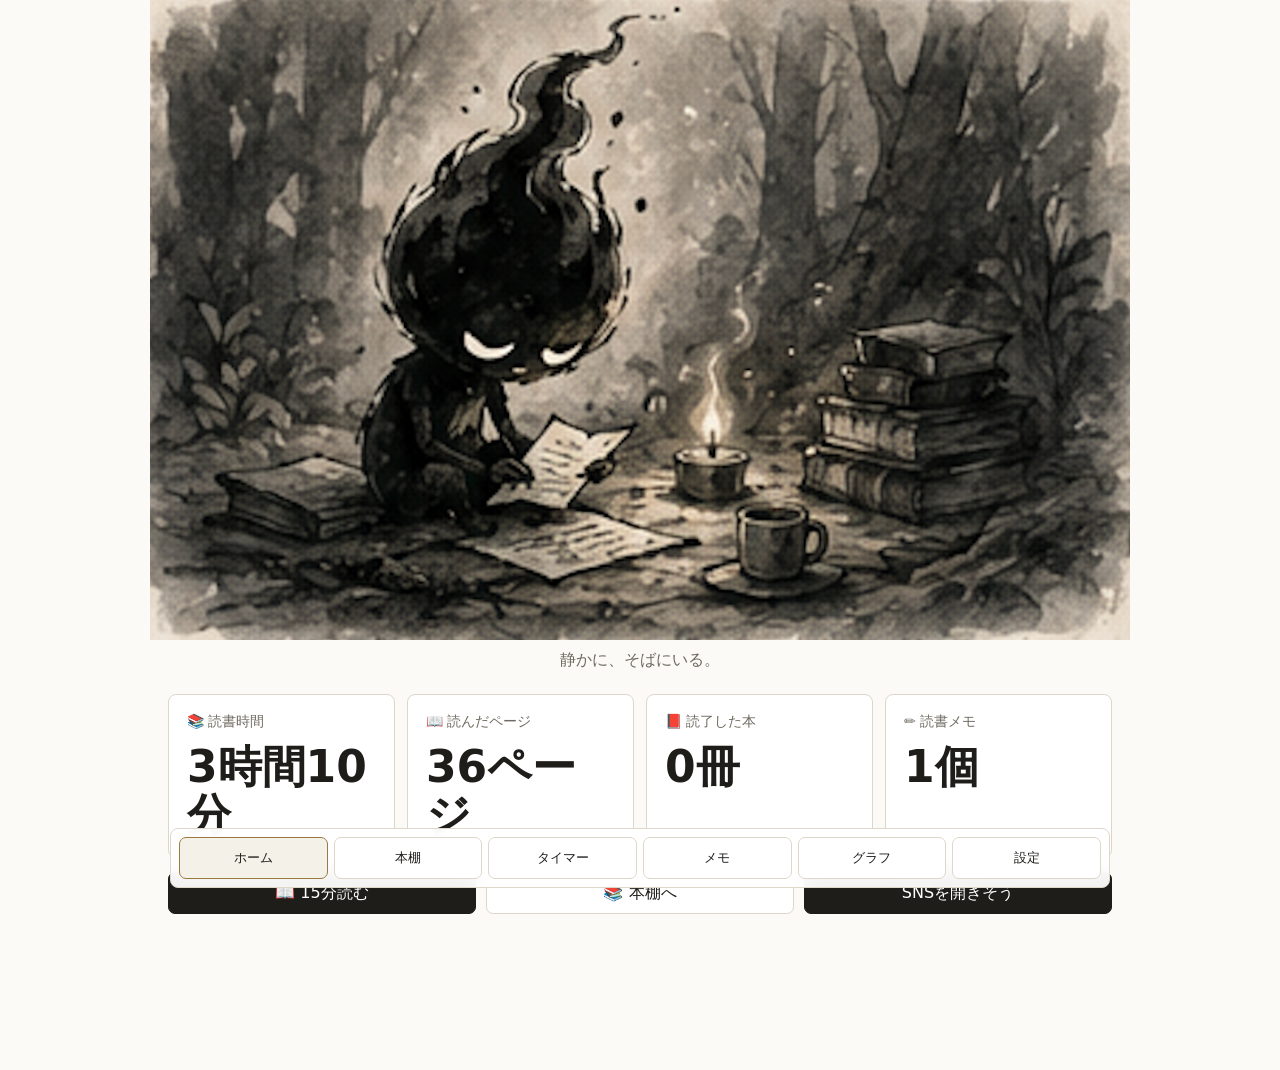
==== reading-gate/index.html @ 702fe630 "Use uploaded hero image file" ====
<!doctype html>
<html lang="ja">
  <head>
    <meta charset="utf-8" />
    <meta name="viewport" content="width=device-width, initial-scale=1" />
    <title>読書ゲート</title>
    <link rel="stylesheet" href="styles.css" />
  </head>
  <body>
    <main class="app-shell">
      <section class="yokai-stage" aria-label="妖怪INFJ">
        <img
          class="home-yokai-image"
          id="yokai"
          src="../reading-yokai-hero.jpg"
          alt="本を読んでいる妖怪INFJ"
        />
        <p id="yokai-message">静かに、そばにいる。</p>
      </section>

      <section class="screen active" id="home-screen" data-title="ホーム">
        <div class="metric-grid" id="home-metrics"></div>
        <div class="quick-row">
          <button class="primary" type="button" data-start-reading>📖 15分読む</button>
          <button type="button" data-nav="shelf">📚 本棚へ</button>
          <button class="gate-button" id="open-gate" type="button">SNSを開きそう</button>
        </div>
      </section>

      <section class="screen" id="shelf-screen" data-title="本棚">
        <form class="form-panel" id="book-form">
          <label>
            表紙画像URL
            <input id="cover-input" type="url" placeholder="空欄でもOK" />
          </label>
          <div class="form-grid">
            <label>
              タイトル
              <input id="title-input" required placeholder="読みたい本" />
            </label>
            <label>
              著者
              <input id="author-input" placeholder="著者名" />
            </label>
          </div>
          <div class="form-grid">
            <label>
              総ページ
              <input id="total-input" required type="number" min="1" value="300" />
            </label>
            <label>
              現在ページ
              <input id="current-input" type="number" min="0" value="0" />
            </label>
          </div>
          <button class="primary" type="submit">本を登録</button>
        </form>
        <div class="book-list" id="book-list"></div>
      </section>

      <section class="screen" id="timer-screen" data-title="読書タイマー">
        <div class="timer-card">
          <p class="timer-label" id="timer-label">読書中</p>
          <div class="timer-time" id="timer-time">15:00</div>
          <select id="timer-book"></select>
          <div class="timer-actions">
            <button class="primary" id="timer-start" type="button">開始</button>
            <button id="timer-finish" type="button">記録へ</button>
          </div>
        </div>
        <form class="form-panel hidden" id="session-form">
          <div class="form-grid">
            <label>
              開始ページ
              <input id="start-page-input" type="number" min="0" value="0" />
            </label>
            <label>
              終了ページ
              <input id="end-page-input" type="number" min="0" value="0" />
            </label>
          </div>
          <label>
            今日残したいこと
            <textarea id="memo-input" rows="4" placeholder="心に残ったことを少しだけ"></textarea>
          </label>
          <button class="primary" type="submit">保存する</button>
        </form>
      </section>

      <section class="screen" id="memos-screen" data-title="本ごとの読書メモ">
        <div class="book-tabs" id="memo-book-tabs"></div>
        <div class="memo-list" id="memo-list"></div>
      </section>

      <section class="screen" id="graphs-screen" data-title="グラフ">
        <div class="range-tabs" id="range-tabs">
          <button class="active" type="button" data-range="7">7日</button>
          <button type="button" data-range="30">30日</button>
          <button type="button" data-range="365">1年</button>
        </div>
        <section class="chart-panel">
          <h2>読書時間推移</h2>
          <div class="bar-chart" id="minutes-chart"></div>
        </section>
        <section class="chart-panel">
          <h2>読んだページ数</h2>
          <div class="bar-chart monthly" id="pages-chart"></div>
        </section>
      </section>

      <section class="screen" id="settings-screen" data-title="設定">
        <form class="form-panel" id="settings-form">
          <fieldset>
            <legend>ゲート対象アプリ</legend>
            <label class="check"><input type="checkbox" name="gateApp" value="X" /> X</label>
            <label class="check"><input type="checkbox" name="gateApp" value="Instagram" /> Instagram</label>
            <label class="check"><input type="checkbox" name="gateApp" value="YouTube" /> YouTube</label>
          </fieldset>
          <div class="form-grid">
            <label>
              読書時間
              <input id="reading-minutes" type="number" min="1" max="120" />
            </label>
            <label>
              SNS時間
              <input id="sns-minutes" type="number" min="1" max="60" />
            </label>
          </div>
          <label>
            目次だけ見る
            <input id="short-minutes" type="number" min="1" max="30" />
          </label>
          <button class="primary" type="submit">設定を保存</button>
        </form>
        <section class="form-panel export-panel" aria-label="データ書き出し">
          <h2>データ</h2>
          <div class="export-actions">
            <button type="button" id="export-backup">データをバックアップ</button>
            <button type="button" id="import-backup">バックアップを読み込む</button>
            <button type="button" id="export-notion">Notion用CSVで書き出す</button>
            <button type="button" id="export-evernote">Evernote用Markdownで書き出す</button>
          </div>
          <input class="hidden" id="import-backup-file" type="file" accept="application/json,.json" />
          <div class="export-status" id="export-status" aria-live="polite"></div>
        </section>
      </section>

      <nav class="bottom-nav" aria-label="画面切り替え">
        <button class="active" type="button" data-nav="home">ホーム</button>
        <button type="button" data-nav="shelf">本棚</button>
        <button type="button" data-nav="timer">タイマー</button>
        <button type="button" data-nav="memos">メモ</button>
        <button type="button" data-nav="graphs">グラフ</button>
        <button type="button" data-nav="settings">設定</button>
      </nav>
    </main>

    <dialog id="gate-dialog">
      <div class="dialog-yokai">
        <div class="yokai small pulling mood-gate" aria-label="袖を引く黒い火の妖怪">
          <div class="yokai-flame"></div>
          <div class="yokai-face" aria-hidden="true">
            <span class="eye left"></span>
            <span class="eye right"></span>
            <span class="mouth"></span>
          </div>
          <div class="yokai-hands"></div>
          <div class="yokai-feet"></div>
          <div class="yokai-dust"></div>
        </div>
      </div>
      <h2>……読む？</h2>
      <p>この15分で読書できるよ</p>
      <div class="dialog-actions">
        <button class="primary" type="button" data-gate-action="read">📖 15分読む</button>
        <button type="button" data-gate-action="short">📚 目次だけ見る</button>
        <button type="button" data-gate-action="sns">📱 5分だけ見る</button>
      </div>
    </dialog>

    <dialog id="sns-dialog">
      <h2>SNS時間</h2>
      <div class="timer-time compact" id="sns-time">05:00</div>
      <p id="sns-message">終わったら、もう一度だけ聞くね。</p>
      <div class="dialog-actions hidden" id="sns-actions">
        <button class="primary" type="button" data-sns-action="read">読書する</button>
        <button type="button" data-sns-action="extend">SNS延長</button>
      </div>
    </dialog>

    <script src="game.js"></script>
  </body>
</html>
---- reading-gate/styles.css ----
:root {
  color-scheme: light;
  --bg: #fbfaf6;
  --panel: #ffffff;
  --panel-2: #f4f1e9;
  --ink: #1f1d1a;
  --muted: #6f6a61;
  --line: #ded7c9;
  --leaf: #6f8a64;
  --gold: #9b7a42;
  --ember: #b86440;
  --water: #6e8d91;
  --danger: #a65d55;
  font-family: "Hiragino Sans", "Yu Gothic", "Meiryo", system-ui, sans-serif;
}

* {
  box-sizing: border-box;
}

body {
  margin: 0;
  min-height: 100svh;
  background: var(--bg);
  color: var(--ink);
}

button,
input,
textarea,
select {
  font: inherit;
}

button {
  min-height: 42px;
  border: 1px solid var(--line);
  border-radius: 7px;
  background: #fff;
  color: var(--ink);
  cursor: pointer;
}

button:hover,
button:focus-visible,
input:focus-visible,
textarea:focus-visible,
select:focus-visible {
  outline: 2px solid var(--gold);
  outline-offset: 2px;
}

button.primary,
.gate-button {
  border-color: #1f1d1a;
  background: #1f1d1a;
  color: #fff;
}

.app-shell {
  width: min(100%, 980px);
  min-height: 100svh;
  margin: 0 auto;
  padding: 0 18px 132px;
}

.topbar {
  display: flex;
  align-items: center;
  justify-content: space-between;
  gap: 14px;
}

.eyebrow {
  margin: 0 0 4px;
  color: var(--gold);
  font-size: 13px;
}

h1,
h2,
p {
  letter-spacing: 0;
}

h1 {
  margin: 0;
  font-size: clamp(26px, 5vw, 42px);
}

h2 {
  margin: 0 0 14px;
  font-size: 19px;
}

.yokai-stage {
  display: grid;
  justify-items: center;
  gap: 10px;
  margin: 0 -18px 20px;
  padding: 0;
  border: 0;
  background: transparent;
}

.home-yokai-image {
  width: 100%;
  height: auto;
  display: block;
  border: 0;
  border-radius: 0;
}

.yokai {
  position: relative;
  width: 124px;
  height: 128px;
  display: grid;
  place-items: center;
  filter: drop-shadow(0 16px 16px rgba(0, 0, 0, 0.34));
}

.yokai.small {
  width: 94px;
  height: 104px;
  margin: 0 auto;
}

.yokai-flame {
  position: absolute;
  left: 23px;
  top: 9px;
  width: 78px;
  height: 92px;
  border-radius: 52% 48% 50% 50% / 58% 55% 45% 42%;
  background:
    radial-gradient(circle at 47% 61%, rgba(255, 255, 255, 0.08) 0 3%, transparent 4%),
    radial-gradient(circle at 50% 60%, #1d1d1b 0 44%, #070807 45% 78%, transparent 79%),
    radial-gradient(circle at 36% 30%, rgba(255, 255, 255, 0.13), transparent 15%);
  box-shadow:
    inset -10px -13px 0 rgba(0, 0, 0, 0.42),
    inset 8px 7px 0 rgba(255, 255, 255, 0.035);
}

.yokai-flame::before {
  content: "";
  position: absolute;
  left: 31px;
  top: -19px;
  width: 28px;
  height: 50px;
  border-radius: 70% 25% 65% 32% / 72% 32% 68% 28%;
  background: #050606;
  transform: rotate(28deg);
  box-shadow:
    -12px 16px 0 -8px #060707,
    10px 22px 0 -13px rgba(255, 255, 255, 0.18);
}

.yokai-flame::after {
  content: "";
  position: absolute;
  left: 12px;
  right: 12px;
  bottom: -4px;
  height: 12px;
  border-radius: 50%;
  background: rgba(22, 17, 14, 0.55);
  filter: blur(3px);
}

.yokai-face {
  position: relative;
  z-index: 1;
  width: 58px;
  height: 34px;
  margin-top: 4px;
}

.eye {
  position: absolute;
  top: 4px;
  width: 21px;
  height: 25px;
  border-radius: 50%;
  background: #fbf7e8;
  box-shadow: inset 0 -2px 0 rgba(0, 0, 0, 0.12);
}

.eye::after {
  content: "";
  position: absolute;
  left: 8px;
  top: 10px;
  width: 6px;
  height: 7px;
  border-radius: 50%;
  background: #111;
}

.eye.left {
  left: 4px;
}

.eye.right {
  right: 4px;
}

.mouth {
  position: absolute;
  left: 25px;
  top: 25px;
  width: 8px;
  height: 4px;
  border-bottom: 2px solid #f4ecd2;
  border-radius: 0 0 999px 999px;
}

.yokai-hands::before,
.yokai-hands::after {
  content: "";
  position: absolute;
  z-index: 1;
  top: 76px;
  width: 30px;
  height: 7px;
  border-radius: 999px;
  background: #070807;
  transform-origin: center right;
}

.yokai-hands::before {
  left: 8px;
  transform: rotate(-31deg);
}

.yokai-hands::after {
  right: 8px;
  transform: rotate(31deg);
  transform-origin: center left;
}

.yokai-feet::before,
.yokai-feet::after {
  content: "";
  position: absolute;
  z-index: 0;
  top: 99px;
  width: 9px;
  height: 24px;
  border-radius: 999px;
  background: #060707;
}

.yokai-feet::before {
  left: 49px;
  transform: rotate(4deg);
}

.yokai-feet::after {
  right: 49px;
  transform: rotate(-4deg);
}

.yokai-dust::before,
.yokai-dust::after {
  content: "";
  position: absolute;
  width: 5px;
  height: 5px;
  border-radius: 50%;
  background: #0a0b0a;
  box-shadow:
    18px -28px 0 -1px #0a0b0a,
    36px 12px 0 -2px #0a0b0a,
    -20px 14px 0 -1px #0a0b0a,
    -33px -18px 0 -2px #0a0b0a;
}

.yokai-dust::before {
  left: 18px;
  top: 37px;
}

.yokai-dust::after {
  right: 18px;
  top: 25px;
}

.pulling .yokai-hands::before {
  left: -2px;
  width: 45px;
  transform: rotate(-20deg);
}

.pulling .yokai-hands::after {
  right: -2px;
  width: 45px;
  transform: rotate(20deg);
}

.mood-reading .eye {
  height: 27px;
  transform: translateY(-2px);
}

.mood-reading .mouth {
  left: 24px;
  top: 24px;
  width: 10px;
  height: 7px;
  border: 0;
  border-bottom: 3px solid #f4ecd2;
}

.mood-gate .eye.left,
.pulling .eye.left {
  transform: translateX(-3px) scaleX(0.9);
}

.mood-gate .eye.right,
.pulling .eye.right {
  transform: translateX(-3px) scaleX(1.08);
}

.mood-gate .mouth,
.pulling .mouth {
  left: 26px;
  top: 26px;
  width: 6px;
  height: 6px;
  border: 2px solid #f4ecd2;
  border-radius: 50%;
}

.mood-done .eye {
  top: 1px;
  width: 23px;
  height: 28px;
}

.mood-done .mouth {
  left: 22px;
  top: 24px;
  width: 14px;
  height: 9px;
  border: 0;
  border-bottom: 3px solid #f4ecd2;
}

.mood-done .yokai-hands::before {
  top: 63px;
  transform: rotate(-62deg);
}

.mood-done .yokai-hands::after {
  top: 63px;
  transform: rotate(62deg);
}

.mood-done .yokai-dust::before {
  box-shadow:
    15px -32px 0 -1px var(--gold),
    42px 4px 0 -2px var(--gold),
    -23px 10px 0 -1px var(--gold),
    -36px -20px 0 -2px var(--gold);
}

#yokai-message {
  min-height: 24px;
  margin: 0;
  color: var(--muted);
  text-align: center;
}

.screen {
  display: none;
}

.screen.active {
  display: block;
  padding-bottom: 24px;
}

.metric-grid {
  display: grid;
  grid-template-columns: repeat(4, minmax(0, 1fr));
  gap: 12px;
}

.metric-card,
.form-panel,
.book-card,
.timer-card,
.memo-card,
.chart-panel {
  border: 1px solid var(--line);
  border-radius: 8px;
  background: var(--panel);
}

.metric-card {
  min-height: 132px;
  padding: 18px;
}

.metric-card span {
  display: block;
  color: var(--muted);
  font-size: 14px;
}

.metric-card strong {
  display: block;
  margin-top: 12px;
  font-size: clamp(27px, 5vw, 44px);
  line-height: 1.1;
}

.quick-row,
.timer-actions,
.dialog-actions,
.range-tabs {
  display: flex;
  gap: 10px;
  flex-wrap: wrap;
}

.quick-row {
  margin-top: 14px;
}

.quick-row button,
.timer-actions button,
.dialog-actions button {
  flex: 1 1 150px;
}

.form-panel {
  display: grid;
  gap: 14px;
  padding: 16px;
}

.export-panel {
  margin-top: 14px;
}

.export-actions {
  display: grid;
  grid-template-columns: repeat(2, minmax(0, 1fr));
  gap: 10px;
}

.export-status {
  min-height: 22px;
  margin: 0;
  color: var(--muted);
  font-size: 13px;
}

.form-grid {
  display: grid;
  grid-template-columns: repeat(2, minmax(0, 1fr));
  gap: 12px;
}

label,
legend {
  color: var(--muted);
  font-size: 13px;
}

input,
textarea,
select {
  width: 100%;
  min-height: 42px;
  margin-top: 6px;
  border: 1px solid var(--line);
  border-radius: 7px;
  background: #fff;
  color: var(--ink);
  padding: 9px 10px;
}

textarea {
  resize: vertical;
  line-height: 1.6;
}

fieldset {
  display: grid;
  gap: 8px;
  margin: 0;
  padding: 12px;
  border: 1px solid var(--line);
  border-radius: 8px;
}

.check {
  display: flex;
  align-items: center;
  gap: 8px;
  font-size: 15px;
}

.check input {
  width: auto;
  min-height: auto;
  margin: 0;
}

.book-list,
.memo-list {
  display: grid;
  gap: 12px;
  margin-top: 14px;
}

.book-card {
  display: grid;
  grid-template-columns: 76px 1fr;
  gap: 14px;
  padding: 14px;
}

.cover {
  width: 76px;
  aspect-ratio: 3 / 4;
  display: grid;
  place-items: center;
  overflow: hidden;
  border: 1px solid var(--line);
  border-radius: 6px;
  background: var(--panel-2);
  color: var(--ink);
  font-size: 26px;
}

.cover img {
  width: 100%;
  height: 100%;
  object-fit: cover;
}

.book-card h3 {
  margin: 0 0 4px;
  font-size: 18px;
}

.book-meta {
  margin: 0;
  color: var(--muted);
  font-size: 13px;
}

.progress {
  height: 10px;
  margin: 10px 0;
  overflow: hidden;
  border-radius: 999px;
  background: var(--panel-2);
}

.progress span {
  display: block;
  height: 100%;
  background: var(--leaf);
}

.book-stats {
  display: flex;
  gap: 10px;
  flex-wrap: wrap;
  color: var(--muted);
  font-size: 13px;
}

.timer-card {
  display: grid;
  justify-items: center;
  gap: 14px;
  padding: 24px 18px;
}

.timer-label {
  margin: 0;
  color: var(--muted);
}

.timer-time {
  font-variant-numeric: tabular-nums;
  font-size: clamp(56px, 16vw, 100px);
  line-height: 1;
}

.timer-time.compact {
  margin: 14px 0;
  font-size: clamp(48px, 18vw, 78px);
  text-align: center;
}

.hidden {
  display: none !important;
}

.book-tabs {
  display: flex;
  gap: 8px;
  overflow-x: auto;
  padding-bottom: 8px;
}

.book-tabs button,
.range-tabs button {
  padding: 0 14px;
  white-space: nowrap;
}

.book-tabs button.active,
.range-tabs button.active,
.bottom-nav button.active {
  border-color: var(--gold);
  background: var(--panel-2);
}

.memo-card {
  padding: 14px;
}

.memo-card time {
  display: block;
  color: var(--gold);
  font-size: 13px;
}

.memo-card p {
  margin: 8px 0 0;
  line-height: 1.7;
}

.chart-panel {
  margin-top: 14px;
  padding: 16px;
}

.bar-chart {
  display: grid;
  grid-template-columns: repeat(var(--bars, 7), minmax(18px, 1fr));
  align-items: end;
  gap: 7px;
  min-height: 190px;
  padding-top: 20px;
}

.bar {
  display: grid;
  grid-template-rows: 1fr auto;
  gap: 8px;
  min-width: 0;
  height: 170px;
}

.bar-fill {
  align-self: end;
  min-height: 3px;
  border-radius: 5px 5px 0 0;
  background: var(--ink);
}

.bar-label {
  overflow: hidden;
  color: var(--muted);
  font-size: 11px;
  text-align: center;
  text-overflow: ellipsis;
  white-space: nowrap;
}

.empty {
  padding: 22px;
  border: 1px dashed var(--line);
  border-radius: 8px;
  color: var(--muted);
  text-align: center;
}

.bottom-nav {
  position: fixed;
  left: 50%;
  bottom: max(12px, env(safe-area-inset-bottom));
  z-index: 3;
  width: min(940px, calc(100% - 20px));
  display: grid;
  grid-template-columns: repeat(6, 1fr);
  gap: 6px;
  padding: 8px;
  border: 1px solid var(--line);
  border-radius: 8px;
  background: rgba(255, 255, 255, 0.94);
  transform: translateX(-50%);
  backdrop-filter: blur(10px);
}

.bottom-nav button {
  min-height: 42px;
  padding: 4px 6px;
  font-size: 13px;
}

dialog {
  width: min(360px, calc(100% - 30px));
  border: 1px solid var(--line);
  border-radius: 8px;
  background: #fff;
  color: var(--ink);
  box-shadow: 0 24px 80px rgba(0, 0, 0, 0.55);
}

dialog::backdrop {
  background: rgba(31, 29, 26, 0.28);
}

.dialog-yokai {
  display: grid;
  place-items: center;
  margin-top: 4px;
}

dialog h2,
dialog p {
  text-align: center;
}

dialog p {
  color: var(--muted);
}

@media (max-width: 760px) {
  .app-shell {
    padding: 0 12px 150px;
  }

  .yokai-stage {
    margin: 0 -12px 18px;
  }

  .topbar {
    align-items: flex-start;
  }

  .gate-button {
    flex: 0 0 128px;
    min-height: 40px;
    font-size: 13px;
  }

  .metric-grid {
    grid-template-columns: repeat(2, minmax(0, 1fr));
  }

  .metric-card {
    min-height: 112px;
    padding: 14px;
  }

  .form-grid {
    grid-template-columns: 1fr;
  }

  .export-actions {
    grid-template-columns: 1fr;
  }

  .bottom-nav {
    grid-template-columns: repeat(3, 1fr);
  }
}

@media (max-width: 420px) {
  .book-card {
    grid-template-columns: 62px 1fr;
    gap: 11px;
  }

  .cover {
    width: 62px;
  }

  .metric-card strong {
    font-size: 25px;
  }
}
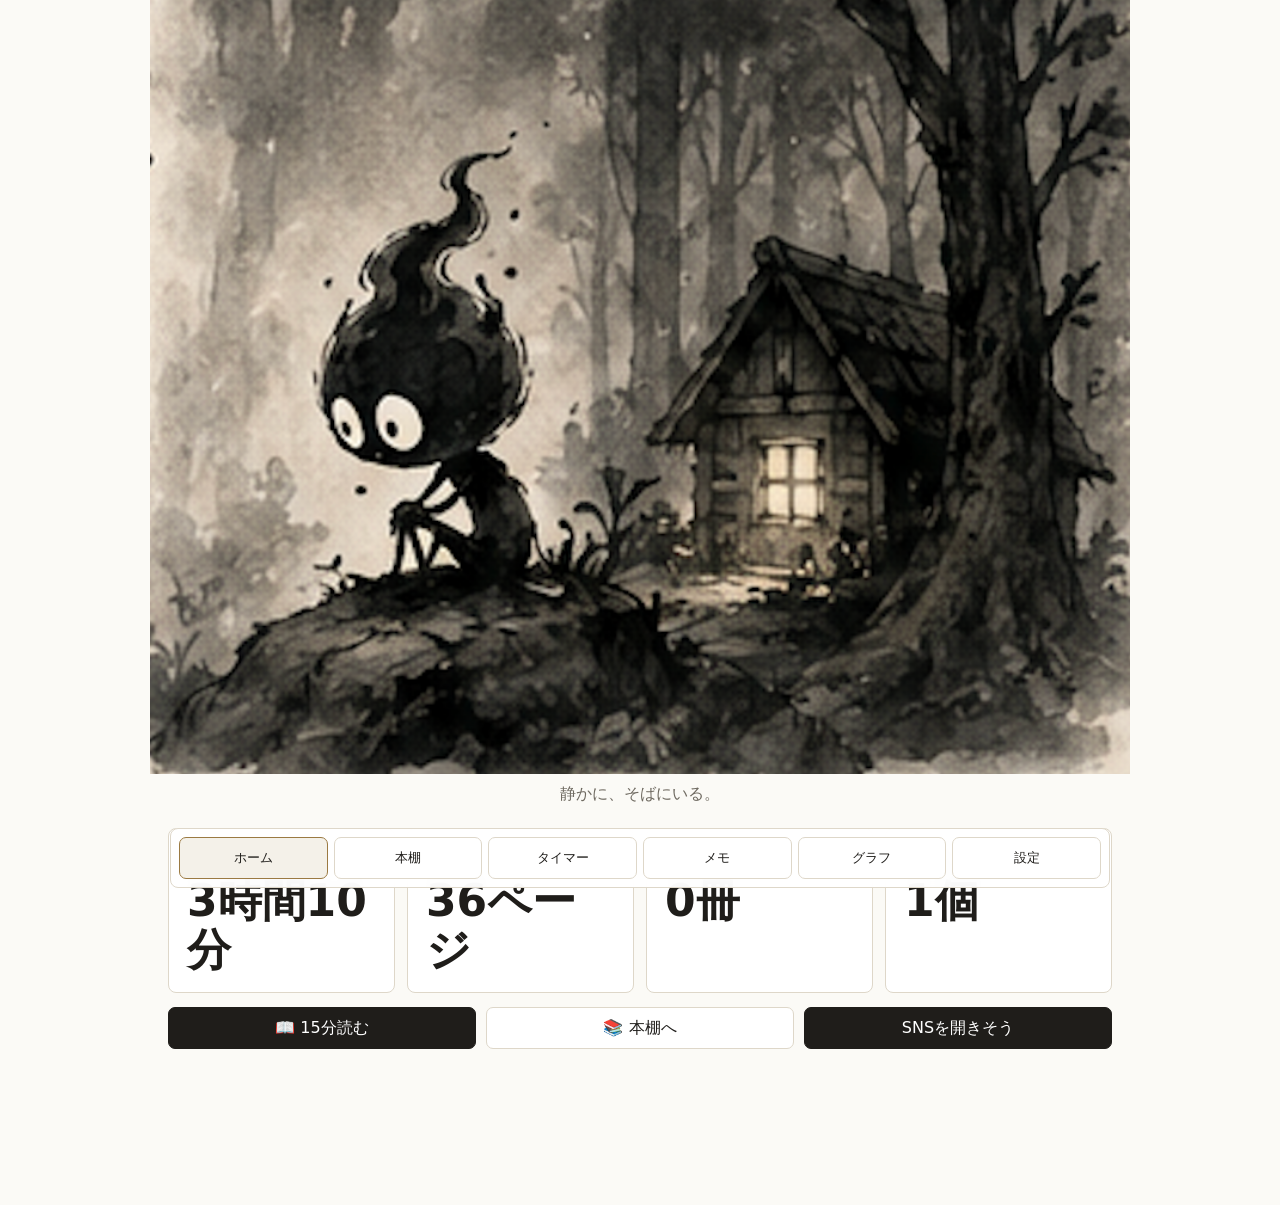
==== commit 7ee2ee68: "Use main and timer yokai images" ====
--- a/reading-gate/index.html
+++ b/reading-gate/index.html
@@ -12,8 +12,10 @@
         <img
           class="home-yokai-image"
           id="yokai"
-          src="../reading-yokai-hero.jpg"
-          alt="本を読んでいる妖怪INFJ"
+          src="../%E3%82%B9%E3%82%AF%E3%83%AA%E3%83%BC%E3%83%B3%E3%82%B7%E3%83%A7%E3%83%83%E3%83%88%202026-07-13%2017.10.01.png"
+          data-main-src="../%E3%82%B9%E3%82%AF%E3%83%AA%E3%83%BC%E3%83%B3%E3%82%B7%E3%83%A7%E3%83%83%E3%83%88%202026-07-13%2017.10.01.png"
+          data-reading-src="../reading-yokai-hero.jpg"
+          alt="森にいる妖怪INFJ"
         />
         <p id="yokai-message">静かに、そばにいる。</p>
       </section>
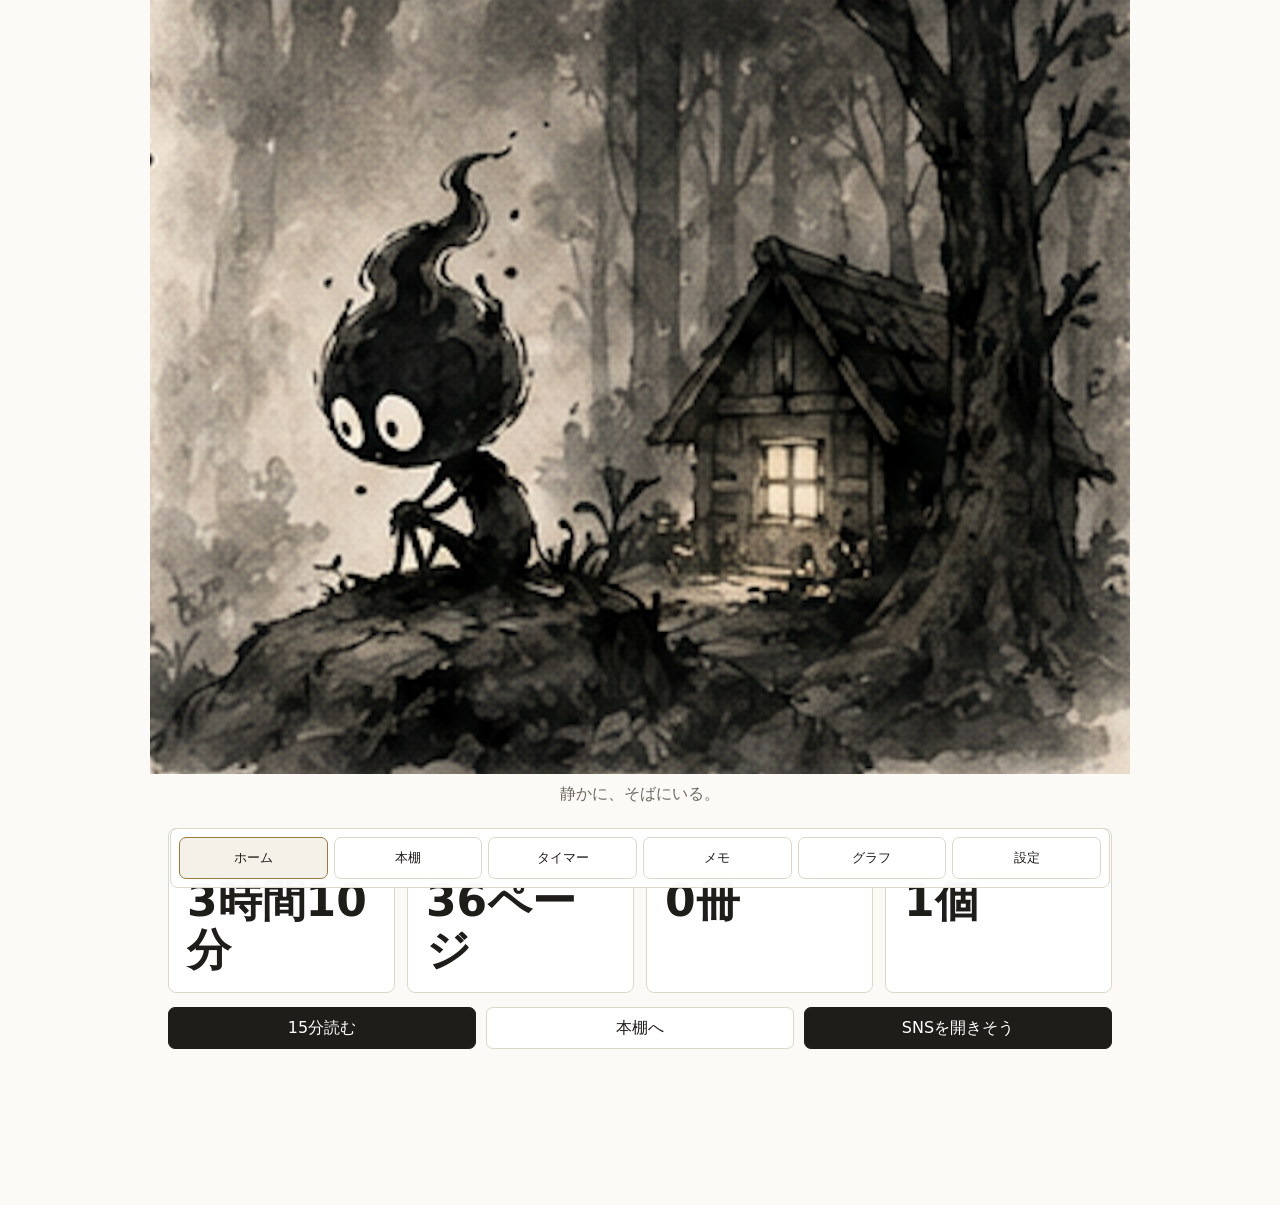
==== commit d9d23275: "Update reading gate layout and popup image" ====
--- a/reading-gate/index.html
+++ b/reading-gate/index.html
@@ -23,8 +23,8 @@
       <section class="screen active" id="home-screen" data-title="ホーム">
         <div class="metric-grid" id="home-metrics"></div>
         <div class="quick-row">
-          <button class="primary" type="button" data-start-reading>📖 15分読む</button>
-          <button type="button" data-nav="shelf">📚 本棚へ</button>
+          <button class="primary" type="button" data-start-reading><span class="button-icon ornament-icon icon-open-book" aria-hidden="true"></span>15分読む</button>
+          <button type="button" data-nav="shelf"><span class="button-icon ornament-icon icon-house" aria-hidden="true"></span>本棚へ</button>
           <button class="gate-button" id="open-gate" type="button">SNSを開きそう</button>
         </div>
       </section>
@@ -159,24 +159,14 @@
 
     <dialog id="gate-dialog">
       <div class="dialog-yokai">
-        <div class="yokai small pulling mood-gate" aria-label="袖を引く黒い火の妖怪">
-          <div class="yokai-flame"></div>
-          <div class="yokai-face" aria-hidden="true">
-            <span class="eye left"></span>
-            <span class="eye right"></span>
-            <span class="mouth"></span>
-          </div>
-          <div class="yokai-hands"></div>
-          <div class="yokai-feet"></div>
-          <div class="yokai-dust"></div>
-        </div>
+        <img class="gate-yokai-image" src="gate-yokai.svg" alt="こちらを見ている妖怪INFJ" />
       </div>
       <h2>……読む？</h2>
       <p>この15分で読書できるよ</p>
       <div class="dialog-actions">
-        <button class="primary" type="button" data-gate-action="read">📖 15分読む</button>
-        <button type="button" data-gate-action="short">📚 目次だけ見る</button>
-        <button type="button" data-gate-action="sns">📱 5分だけ見る</button>
+        <button class="primary" type="button" data-gate-action="read"><span class="button-icon ornament-icon icon-open-book" aria-hidden="true"></span>15分読む</button>
+        <button type="button" data-gate-action="short"><span class="button-icon ornament-icon icon-closed-book" aria-hidden="true"></span>目次だけ見る</button>
+        <button type="button" data-gate-action="sns"><span class="button-icon ornament-icon icon-tree" aria-hidden="true"></span>5分だけ見る</button>
       </div>
     </dialog>
 
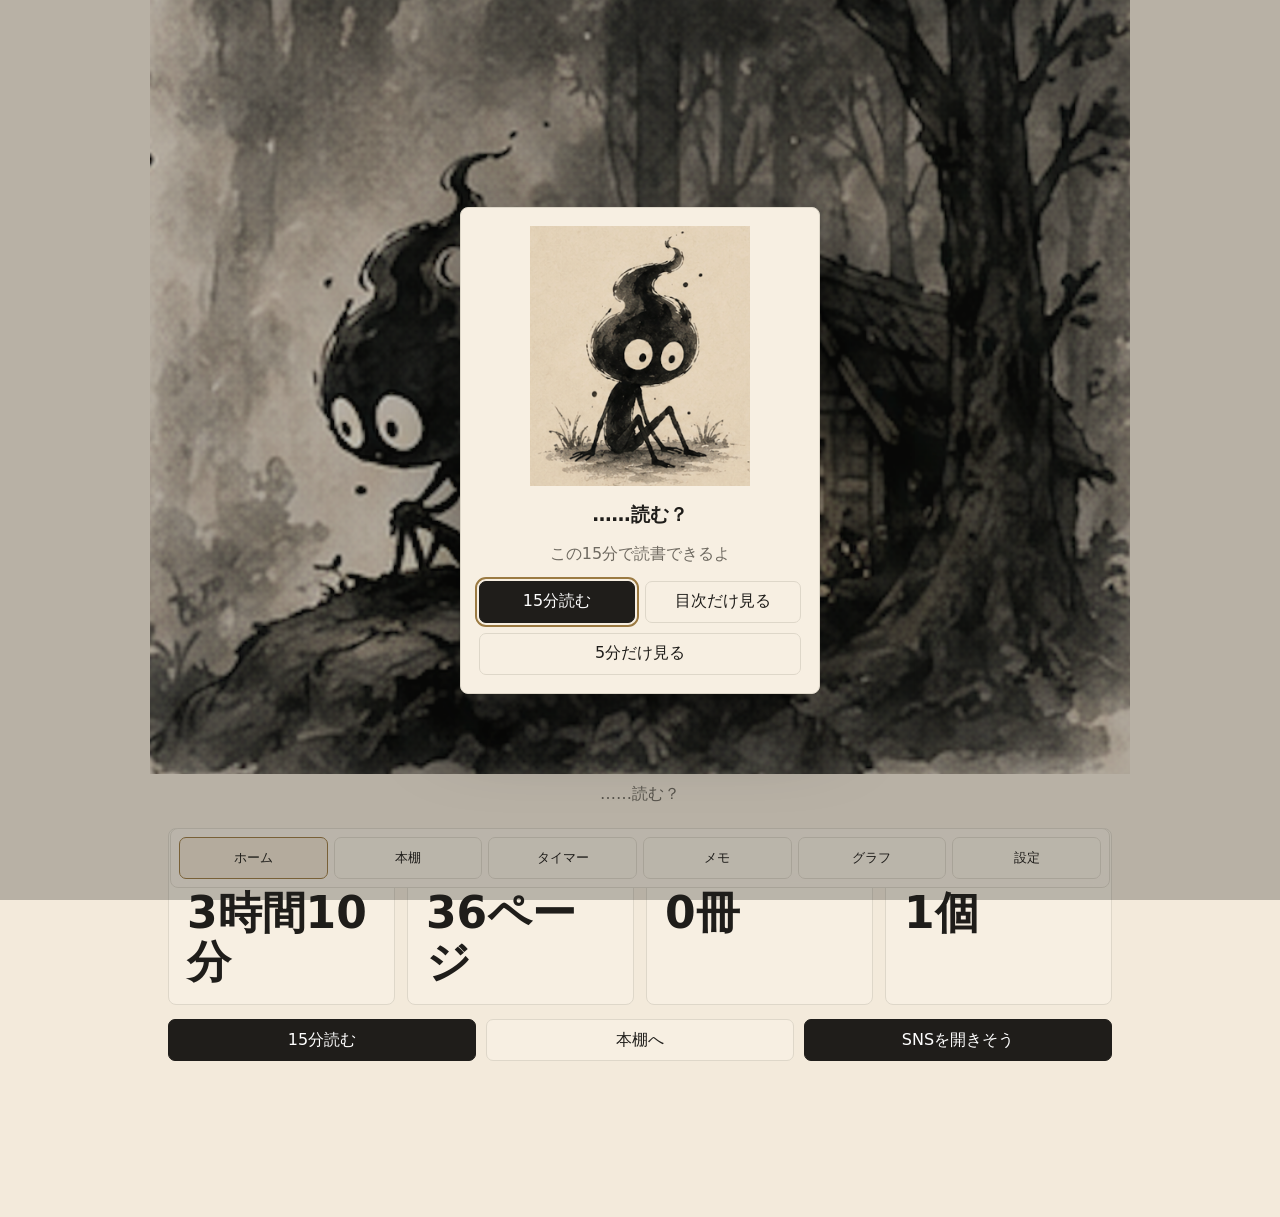
==== commit 09b9edd7: "Remove small icons from reading gate HTML" ====
--- a/reading-gate/index.html
+++ b/reading-gate/index.html
@@ -23,8 +23,8 @@
       <section class="screen active" id="home-screen" data-title="ホーム">
         <div class="metric-grid" id="home-metrics"></div>
         <div class="quick-row">
-          <button class="primary" type="button" data-start-reading><span class="button-icon ornament-icon icon-open-book" aria-hidden="true"></span>15分読む</button>
-          <button type="button" data-nav="shelf"><span class="button-icon ornament-icon icon-house" aria-hidden="true"></span>本棚へ</button>
+          <button class="primary" type="button" data-start-reading>15分読む</button>
+          <button type="button" data-nav="shelf">本棚へ</button>
           <button class="gate-button" id="open-gate" type="button">SNSを開きそう</button>
         </div>
       </section>
@@ -159,14 +159,14 @@
 
     <dialog id="gate-dialog">
       <div class="dialog-yokai">
-        <img class="gate-yokai-image" src="gate-yokai.svg" alt="こちらを見ている妖怪INFJ" />
+        <img class="gate-yokai-image" src="../%E3%82%B9%E3%82%AF%E3%83%AA%E3%83%BC%E3%83%B3%E3%82%B7%E3%83%A7%E3%83%83%E3%83%88%202026-07-13%2018.28.53.png" alt="こちらを見ている妖怪INFJ" />
       </div>
       <h2>……読む？</h2>
       <p>この15分で読書できるよ</p>
       <div class="dialog-actions">
-        <button class="primary" type="button" data-gate-action="read"><span class="button-icon ornament-icon icon-open-book" aria-hidden="true"></span>15分読む</button>
-        <button type="button" data-gate-action="short"><span class="button-icon ornament-icon icon-closed-book" aria-hidden="true"></span>目次だけ見る</button>
-        <button type="button" data-gate-action="sns"><span class="button-icon ornament-icon icon-tree" aria-hidden="true"></span>5分だけ見る</button>
+        <button class="primary" type="button" data-gate-action="read">15分読む</button>
+        <button type="button" data-gate-action="short">目次だけ見る</button>
+        <button type="button" data-gate-action="sns">5分だけ見る</button>
       </div>
     </dialog>
 
--- a/reading-gate/styles.css
+++ b/reading-gate/styles.css
@@ -1,8 +1,8 @@
 :root {
   color-scheme: light;
-  --bg: #fbfaf6;
-  --panel: #ffffff;
-  --panel-2: #f4f1e9;
+  --bg: #f3eadb;
+  --panel: #f7efe2;
+  --panel-2: #eee2cf;
   --ink: #1f1d1a;
   --muted: #6f6a61;
   --line: #ded7c9;
@@ -36,7 +36,7 @@
   min-height: 42px;
   border: 1px solid var(--line);
   border-radius: 7px;
-  background: #fff;
+  background: var(--panel);
   color: var(--ink);
   cursor: pointer;
 }
@@ -55,6 +55,30 @@
   border-color: #1f1d1a;
   background: #1f1d1a;
   color: #fff;
+}
+
+.button-icon,
+.ornament-icon {
+  width: 24px;
+  height: 24px;
+  flex: 0 0 auto;
+  display: inline-block;
+  background-image: url("ornament-sprite.svg");
+  background-repeat: no-repeat;
+  background-size: 600% 100%;
+  mix-blend-mode: multiply;
+}
+
+.icon-open-book { background-position: 0% 0; }
+.icon-pen { background-position: 20% 0; }
+.icon-closed-book { background-position: 40% 0; }
+.icon-page { background-position: 60% 0; }
+.icon-tree { background-position: 80% 0; }
+.icon-house { background-position: 100% 0; }
+
+button .button-icon {
+  margin-right: 7px;
+  vertical-align: middle;
 }
 
 .app-shell {
@@ -405,9 +429,16 @@
 }
 
 .metric-card span {
-  display: block;
+  display: flex;
+  align-items: center;
+  gap: 7px;
   color: var(--muted);
   font-size: 14px;
+}
+
+.metric-card .ornament-icon {
+  width: 30px;
+  height: 30px;
 }
 
 .metric-card strong {
@@ -479,7 +510,7 @@
   margin-top: 6px;
   border: 1px solid var(--line);
   border-radius: 7px;
-  background: #fff;
+  background: #fbf4e8;
   color: var(--ink);
   padding: 9px 10px;
 }
@@ -544,6 +575,11 @@
   object-fit: cover;
 }
 
+.cover .ornament-icon {
+  width: 54px;
+  height: 54px;
+}
+
 .book-card h3 {
   margin: 0 0 4px;
   font-size: 18px;
@@ -698,7 +734,7 @@
   padding: 8px;
   border: 1px solid var(--line);
   border-radius: 8px;
-  background: rgba(255, 255, 255, 0.94);
+  background: rgba(247, 239, 226, 0.94);
   transform: translateX(-50%);
   backdrop-filter: blur(10px);
 }
@@ -713,9 +749,10 @@
   width: min(360px, calc(100% - 30px));
   border: 1px solid var(--line);
   border-radius: 8px;
-  background: #fff;
+  background: var(--panel);
   color: var(--ink);
   box-shadow: 0 24px 80px rgba(0, 0, 0, 0.55);
+  padding: 18px;
 }
 
 dialog::backdrop {
@@ -725,12 +762,24 @@
 .dialog-yokai {
   display: grid;
   place-items: center;
-  margin-top: 4px;
+  margin: 0 0 16px;
+}
+
+.gate-yokai-image {
+  display: block;
+  width: min(72vw, 230px);
+  max-height: 260px;
+  object-fit: contain;
+  mix-blend-mode: multiply;
 }
 
 dialog h2,
 dialog p {
   text-align: center;
+}
+
+dialog h2 {
+  margin-top: 0;
 }
 
 dialog p {
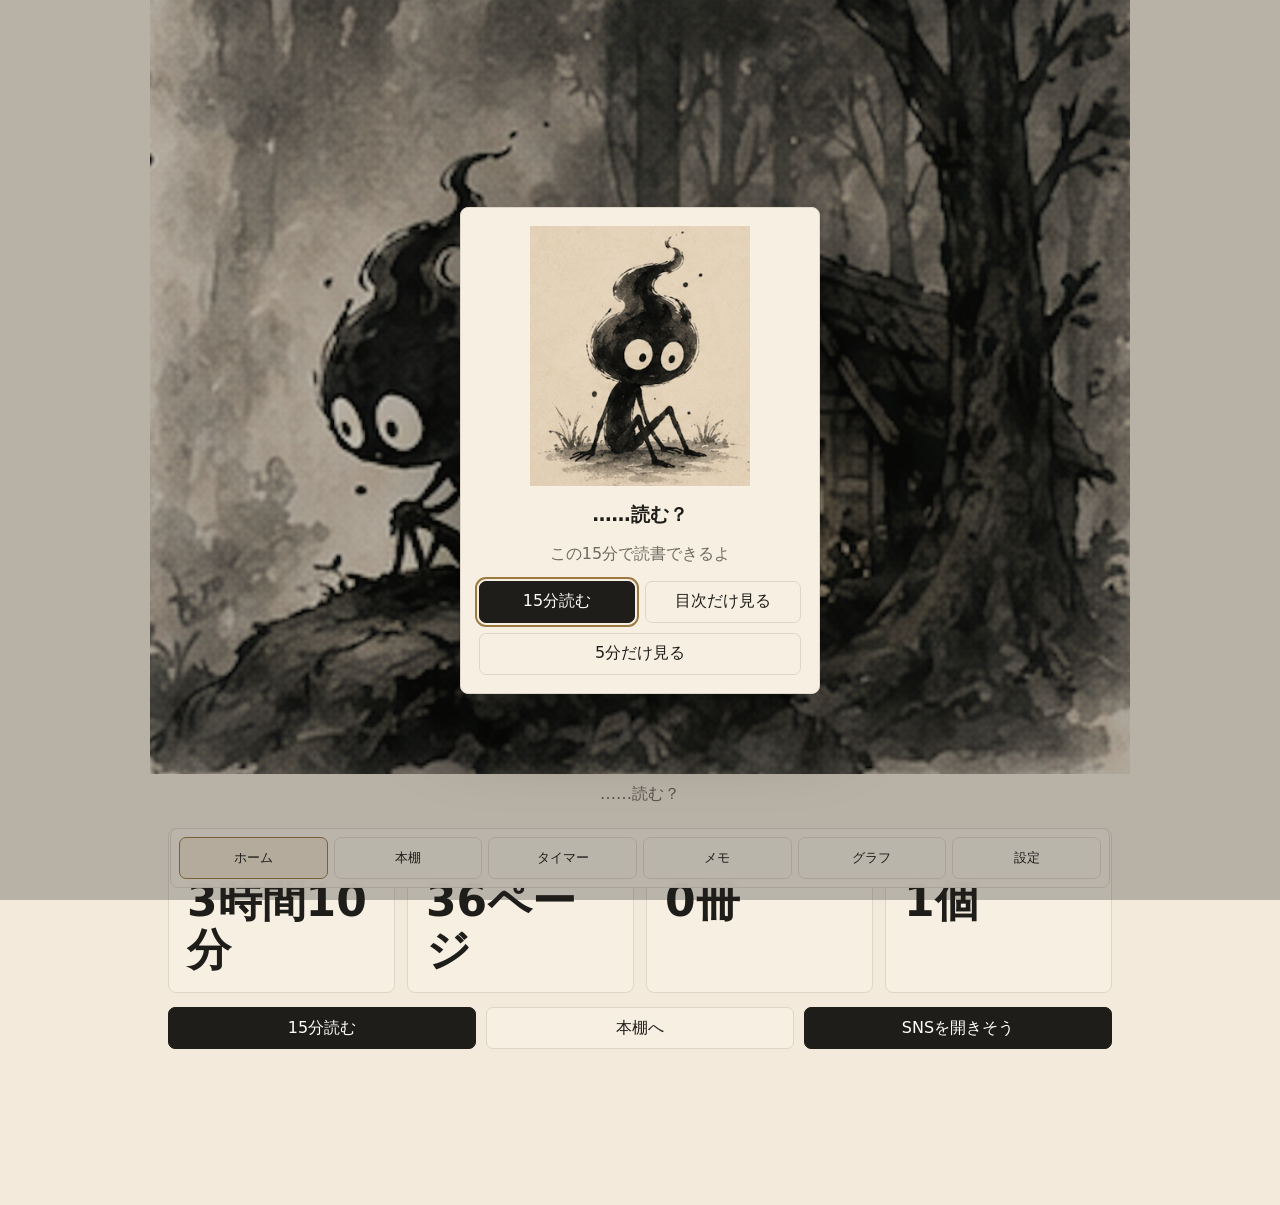
==== commit 7578c744: "Add reading gate edit controls" ====
--- a/reading-gate/index.html
+++ b/reading-gate/index.html
@@ -55,7 +55,27 @@
               <input id="current-input" type="number" min="0" value="0" />
             </label>
           </div>
-          <button class="primary" type="submit">本を登録</button>
+          <div class="form-actions">
+            <button class="primary" id="book-submit" type="submit">本を登録</button>
+            <button class="hidden" id="book-cancel" type="button">編集をやめる</button>
+          </div>
+        </form>
+        <form class="form-panel hidden" id="session-edit-form">
+          <h2>読書記録を編集</h2>
+          <div class="form-grid">
+            <label>
+              読書時間
+              <input id="session-minutes-input" type="number" min="1" value="15" />
+            </label>
+            <label>
+              読んだページ
+              <input id="session-pages-input" type="number" min="0" value="0" />
+            </label>
+          </div>
+          <div class="form-actions">
+            <button class="primary" type="submit">記録を保存</button>
+            <button id="session-cancel" type="button">編集をやめる</button>
+          </div>
         </form>
         <div class="book-list" id="book-list"></div>
       </section>
--- a/reading-gate/styles.css
+++ b/reading-gate/styles.css
@@ -57,30 +57,6 @@
   color: #fff;
 }
 
-.button-icon,
-.ornament-icon {
-  width: 24px;
-  height: 24px;
-  flex: 0 0 auto;
-  display: inline-block;
-  background-image: url("ornament-sprite.svg");
-  background-repeat: no-repeat;
-  background-size: 600% 100%;
-  mix-blend-mode: multiply;
-}
-
-.icon-open-book { background-position: 0% 0; }
-.icon-pen { background-position: 20% 0; }
-.icon-closed-book { background-position: 40% 0; }
-.icon-page { background-position: 60% 0; }
-.icon-tree { background-position: 80% 0; }
-.icon-house { background-position: 100% 0; }
-
-button .button-icon {
-  margin-right: 7px;
-  vertical-align: middle;
-}
-
 .app-shell {
   width: min(100%, 980px);
   min-height: 100svh;
@@ -436,11 +412,6 @@
   font-size: 14px;
 }
 
-.metric-card .ornament-icon {
-  width: 30px;
-  height: 30px;
-}
-
 .metric-card strong {
   display: block;
   margin-top: 12px;
@@ -575,11 +546,6 @@
   object-fit: cover;
 }
 
-.cover .ornament-icon {
-  width: 54px;
-  height: 54px;
-}
-
 .book-card h3 {
   margin: 0 0 4px;
   font-size: 18px;
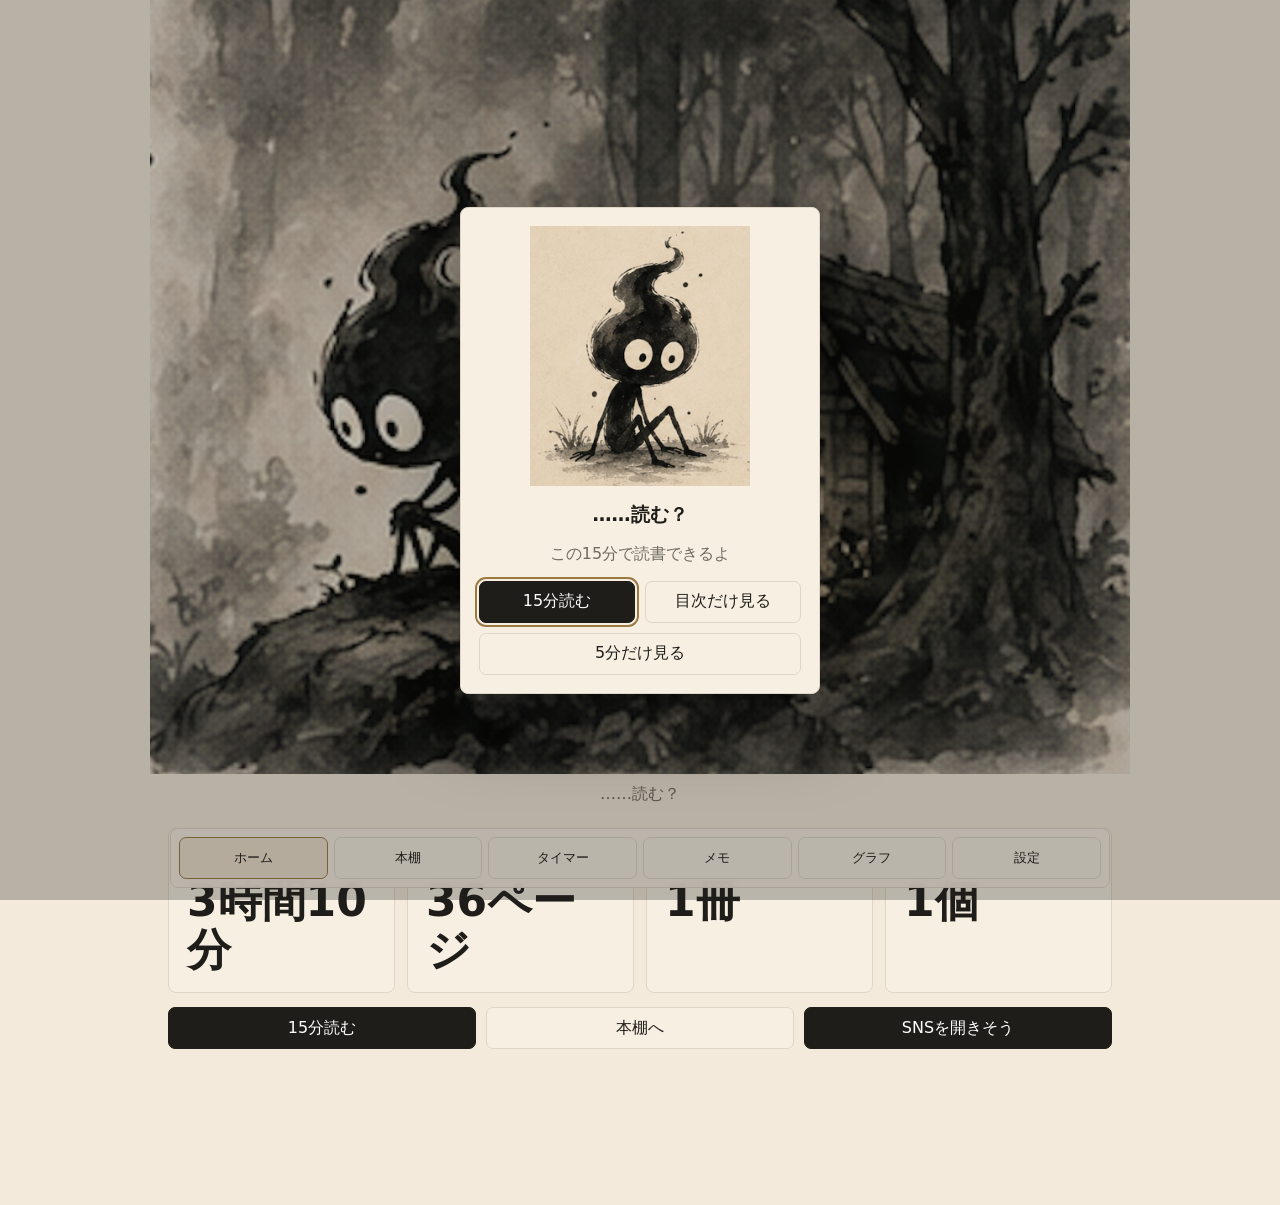
==== commit 0cec5ba4: "Make reading gate installable as PWA" ====
--- a/reading-gate/index.html
+++ b/reading-gate/index.html
@@ -3,7 +3,13 @@
   <head>
     <meta charset="utf-8" />
     <meta name="viewport" content="width=device-width, initial-scale=1" />
+    <meta name="theme-color" content="#f3eadb" />
+    <meta name="apple-mobile-web-app-capable" content="yes" />
+    <meta name="apple-mobile-web-app-title" content="読書ゲート" />
+    <meta name="apple-mobile-web-app-status-bar-style" content="default" />
     <title>読書ゲート</title>
+    <link rel="manifest" href="manifest.webmanifest" />
+    <link rel="apple-touch-icon" href="../%E3%82%B9%E3%82%AF%E3%83%AA%E3%83%BC%E3%83%B3%E3%82%B7%E3%83%A7%E3%83%83%E3%83%88%202026-07-13%2018.28.53.png" />
     <link rel="stylesheet" href="styles.css" />
   </head>
   <body>
@@ -31,10 +37,6 @@
 
       <section class="screen" id="shelf-screen" data-title="本棚">
         <form class="form-panel" id="book-form">
-          <label>
-            表紙画像URL
-            <input id="cover-input" type="url" placeholder="空欄でもOK" />
-          </label>
           <div class="form-grid">
             <label>
               タイトル
@@ -45,16 +47,10 @@
               <input id="author-input" placeholder="著者名" />
             </label>
           </div>
-          <div class="form-grid">
-            <label>
-              総ページ
-              <input id="total-input" required type="number" min="1" value="300" />
-            </label>
-            <label>
-              現在ページ
-              <input id="current-input" type="number" min="0" value="0" />
-            </label>
-          </div>
+          <label>
+            この本で知りたいこと
+            <textarea id="learning-goal-input" rows="3" placeholder="この本から受け取りたいことをひとつだけ"></textarea>
+          </label>
           <div class="form-actions">
             <button class="primary" id="book-submit" type="submit">本を登録</button>
             <button class="hidden" id="book-cancel" type="button">編集をやめる</button>
@@ -91,19 +87,13 @@
           </div>
         </div>
         <form class="form-panel hidden" id="session-form">
-          <div class="form-grid">
-            <label>
-              開始ページ
-              <input id="start-page-input" type="number" min="0" value="0" />
-            </label>
-            <label>
-              終了ページ
-              <input id="end-page-input" type="number" min="0" value="0" />
-            </label>
-          </div>
-          <label>
-            今日残したいこと
-            <textarea id="memo-input" rows="4" placeholder="心に残ったことを少しだけ"></textarea>
+          <label>
+            読んだページ
+            <input id="session-pages-read-input" type="number" min="0" value="0" />
+          </label>
+          <label>
+            この本で得た知識
+            <textarea id="memo-input" rows="4" placeholder="知ったこと、使えそうなことを少しだけ"></textarea>
           </label>
           <button class="primary" type="submit">保存する</button>
         </form>
@@ -201,5 +191,12 @@
     </dialog>
 
     <script src="game.js"></script>
+    <script>
+      if ("serviceWorker" in navigator) {
+        window.addEventListener("load", () => {
+          navigator.serviceWorker.register("./sw.js").catch(() => {});
+        });
+      }
+    </script>
   </body>
 </html>
--- a/reading-gate/styles.css
+++ b/reading-gate/styles.css
@@ -422,7 +422,10 @@
 .quick-row,
 .timer-actions,
 .dialog-actions,
-.range-tabs {
+.range-tabs,
+.form-actions,
+.card-actions,
+.mini-actions {
   display: flex;
   gap: 10px;
   flex-wrap: wrap;
@@ -434,7 +437,8 @@
 
 .quick-row button,
 .timer-actions button,
-.dialog-actions button {
+.dialog-actions button,
+.form-actions button {
   flex: 1 1 150px;
 }
 
@@ -521,29 +525,7 @@
 }
 
 .book-card {
-  display: grid;
-  grid-template-columns: 76px 1fr;
-  gap: 14px;
   padding: 14px;
-}
-
-.cover {
-  width: 76px;
-  aspect-ratio: 3 / 4;
-  display: grid;
-  place-items: center;
-  overflow: hidden;
-  border: 1px solid var(--line);
-  border-radius: 6px;
-  background: var(--panel-2);
-  color: var(--ink);
-  font-size: 26px;
-}
-
-.cover img {
-  width: 100%;
-  height: 100%;
-  object-fit: cover;
 }
 
 .book-card h3 {
@@ -555,20 +537,6 @@
   margin: 0;
   color: var(--muted);
   font-size: 13px;
-}
-
-.progress {
-  height: 10px;
-  margin: 10px 0;
-  overflow: hidden;
-  border-radius: 999px;
-  background: var(--panel-2);
-}
-
-.progress span {
-  display: block;
-  height: 100%;
-  background: var(--leaf);
 }
 
 .book-stats {
@@ -577,6 +545,77 @@
   flex-wrap: wrap;
   color: var(--muted);
   font-size: 13px;
+}
+
+.book-purpose {
+  margin-top: 12px;
+  padding: 12px;
+  border: 1px solid var(--line);
+  border-radius: 7px;
+  background: #fbf4e8;
+}
+
+.book-purpose span {
+  display: block;
+  color: var(--gold);
+  font-size: 12px;
+  font-weight: 700;
+}
+
+.book-purpose p {
+  margin: 6px 0 0;
+  color: var(--ink);
+  line-height: 1.6;
+}
+
+.card-actions {
+  margin-top: 12px;
+}
+
+.card-actions button,
+.mini-actions button {
+  min-height: 34px;
+  padding: 0 12px;
+  font-size: 13px;
+}
+
+.session-list {
+  display: grid;
+  gap: 8px;
+  margin-top: 14px;
+  padding-top: 12px;
+  border-top: 1px solid var(--line);
+}
+
+.session-list h4 {
+  margin: 0;
+  color: var(--muted);
+  font-size: 13px;
+  font-weight: 700;
+}
+
+.session-row {
+  display: flex;
+  align-items: center;
+  justify-content: space-between;
+  gap: 10px;
+  padding: 8px 0;
+  border-top: 1px dashed var(--line);
+  color: var(--muted);
+  font-size: 13px;
+}
+
+.session-row:first-of-type {
+  border-top: 0;
+}
+
+.session-row span {
+  min-width: 0;
+}
+
+.mini-actions {
+  flex: 0 0 auto;
+  gap: 6px;
 }
 
 .timer-card {
@@ -791,18 +830,18 @@
   .bottom-nav {
     grid-template-columns: repeat(3, 1fr);
   }
+
+  .session-row {
+    align-items: stretch;
+    flex-direction: column;
+  }
+
+  .mini-actions button {
+    flex: 1 1 90px;
+  }
 }
 
 @media (max-width: 420px) {
-  .book-card {
-    grid-template-columns: 62px 1fr;
-    gap: 11px;
-  }
-
-  .cover {
-    width: 62px;
-  }
-
   .metric-card strong {
     font-size: 25px;
   }
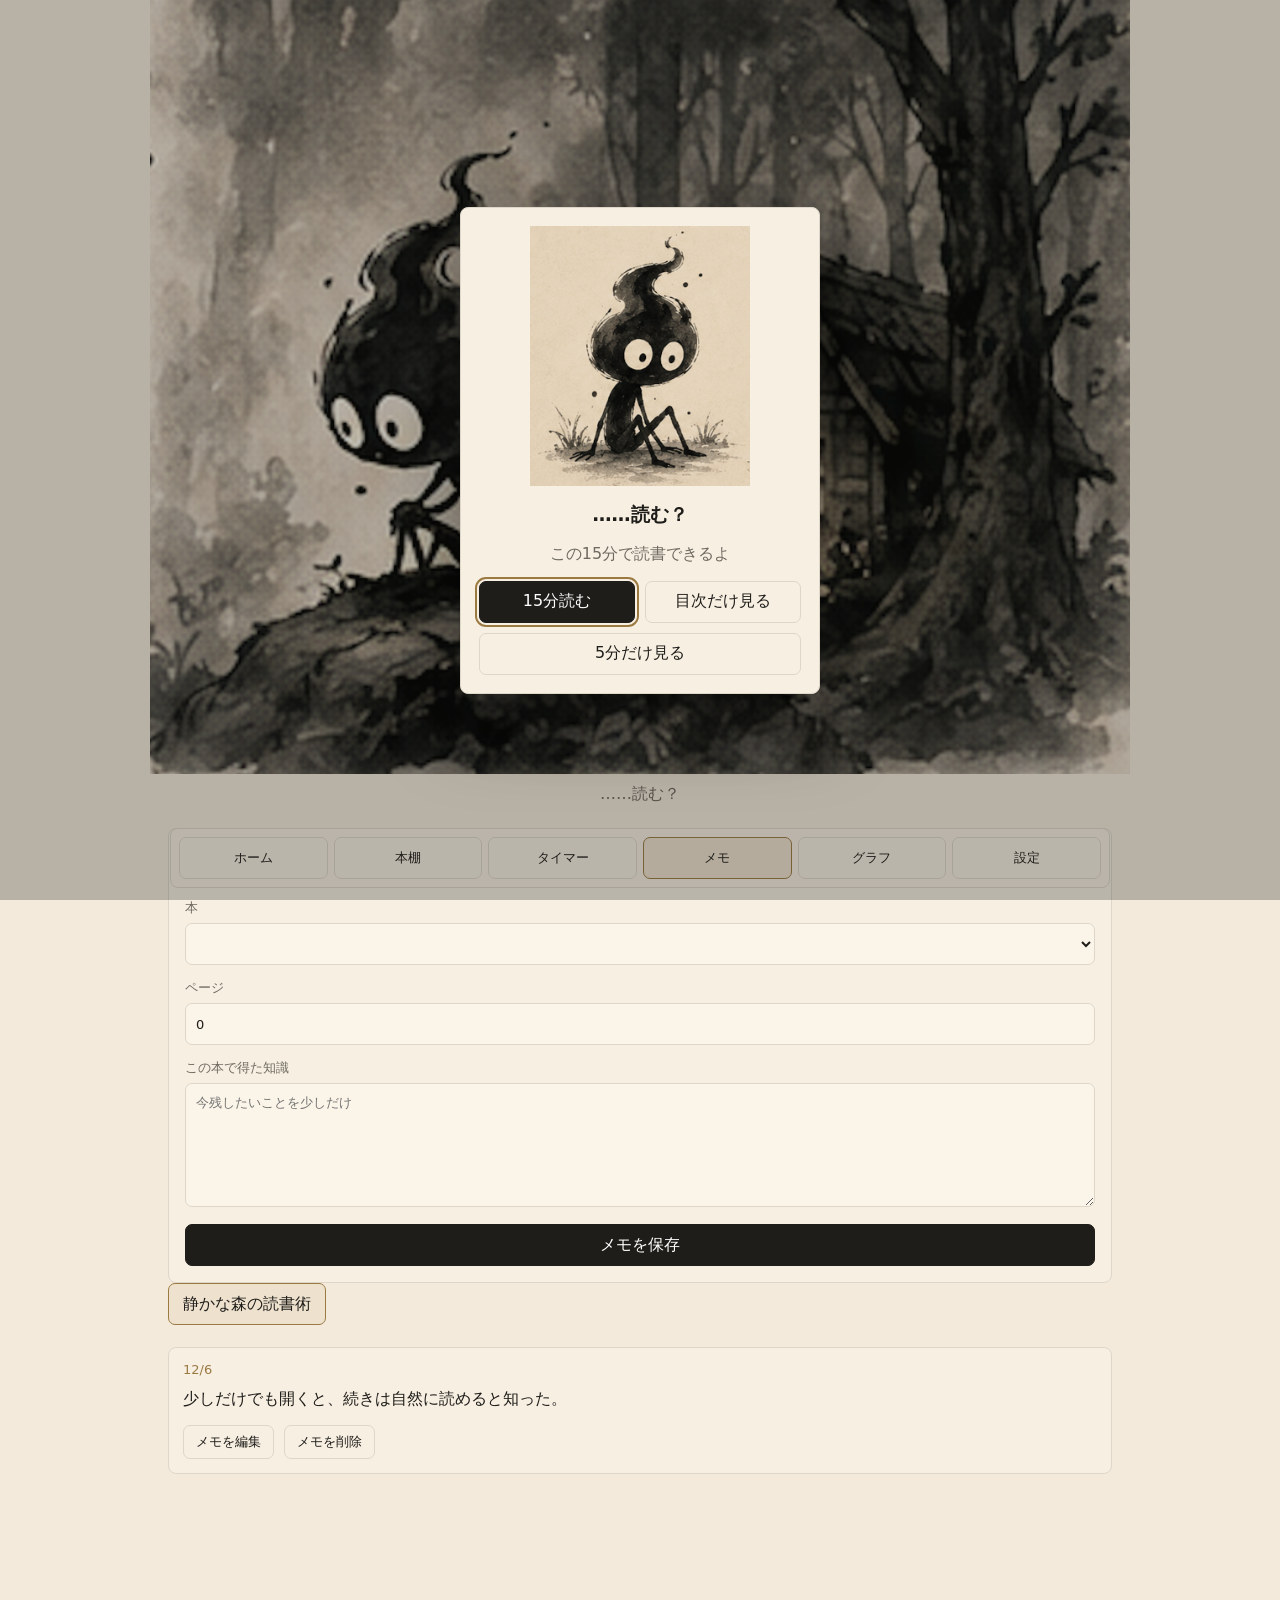
==== commit 7352557a: "Make reading gate open on memo entry" ====
--- a/reading-gate/index.html
+++ b/reading-gate/index.html
@@ -26,10 +26,11 @@
         <p id="yokai-message">静かに、そばにいる。</p>
       </section>
 
-      <section class="screen active" id="home-screen" data-title="ホーム">
+      <section class="screen" id="home-screen" data-title="ホーム">
         <div class="metric-grid" id="home-metrics"></div>
         <div class="quick-row">
-          <button class="primary" type="button" data-start-reading>15分読む</button>
+          <button class="primary" type="button" data-nav="memos">メモを書く</button>
+          <button type="button" data-start-reading>読書を始める</button>
           <button type="button" data-nav="shelf">本棚へ</button>
           <button class="gate-button" id="open-gate" type="button">SNSを開きそう</button>
         </div>
@@ -78,16 +79,20 @@
 
       <section class="screen" id="timer-screen" data-title="読書タイマー">
         <div class="timer-card">
-          <p class="timer-label" id="timer-label">読書中</p>
-          <div class="timer-time" id="timer-time">15:00</div>
+          <p class="timer-label" id="timer-label">読書時間</p>
+          <div class="timer-time" id="timer-time">00:00</div>
           <select id="timer-book"></select>
           <div class="timer-actions">
             <button class="primary" id="timer-start" type="button">開始</button>
-            <button id="timer-finish" type="button">記録へ</button>
+            <button id="timer-finish" type="button">読書を終える</button>
           </div>
         </div>
         <form class="form-panel hidden" id="session-form">
           <label>
+            読書時間
+            <input id="session-minutes-read-input" type="number" min="1" value="1" />
+          </label>
+          <label>
             読んだページ
             <input id="session-pages-read-input" type="number" min="0" value="0" />
           </label>
@@ -99,7 +104,23 @@
         </form>
       </section>
 
-      <section class="screen" id="memos-screen" data-title="本ごとの読書メモ">
+      <section class="screen active" id="memos-screen" data-title="本ごとの読書メモ">
+        <form class="form-panel quick-memo-panel" id="quick-memo-form">
+          <h2>メモを書く</h2>
+          <label>
+            本
+            <select id="quick-memo-book"></select>
+          </label>
+          <label>
+            ページ
+            <input id="quick-memo-page-input" type="number" min="0" value="0" />
+          </label>
+          <label>
+            この本で得た知識
+            <textarea id="quick-memo-input" rows="5" placeholder="今残したいことを少しだけ"></textarea>
+          </label>
+          <button class="primary" type="submit">メモを保存</button>
+        </form>
         <div class="book-tabs" id="memo-book-tabs"></div>
         <div class="memo-list" id="memo-list"></div>
       </section>
@@ -158,10 +179,10 @@
       </section>
 
       <nav class="bottom-nav" aria-label="画面切り替え">
-        <button class="active" type="button" data-nav="home">ホーム</button>
+        <button type="button" data-nav="home">ホーム</button>
         <button type="button" data-nav="shelf">本棚</button>
         <button type="button" data-nav="timer">タイマー</button>
-        <button type="button" data-nav="memos">メモ</button>
+        <button class="active" type="button" data-nav="memos">メモ</button>
         <button type="button" data-nav="graphs">グラフ</button>
         <button type="button" data-nav="settings">設定</button>
       </nav>
